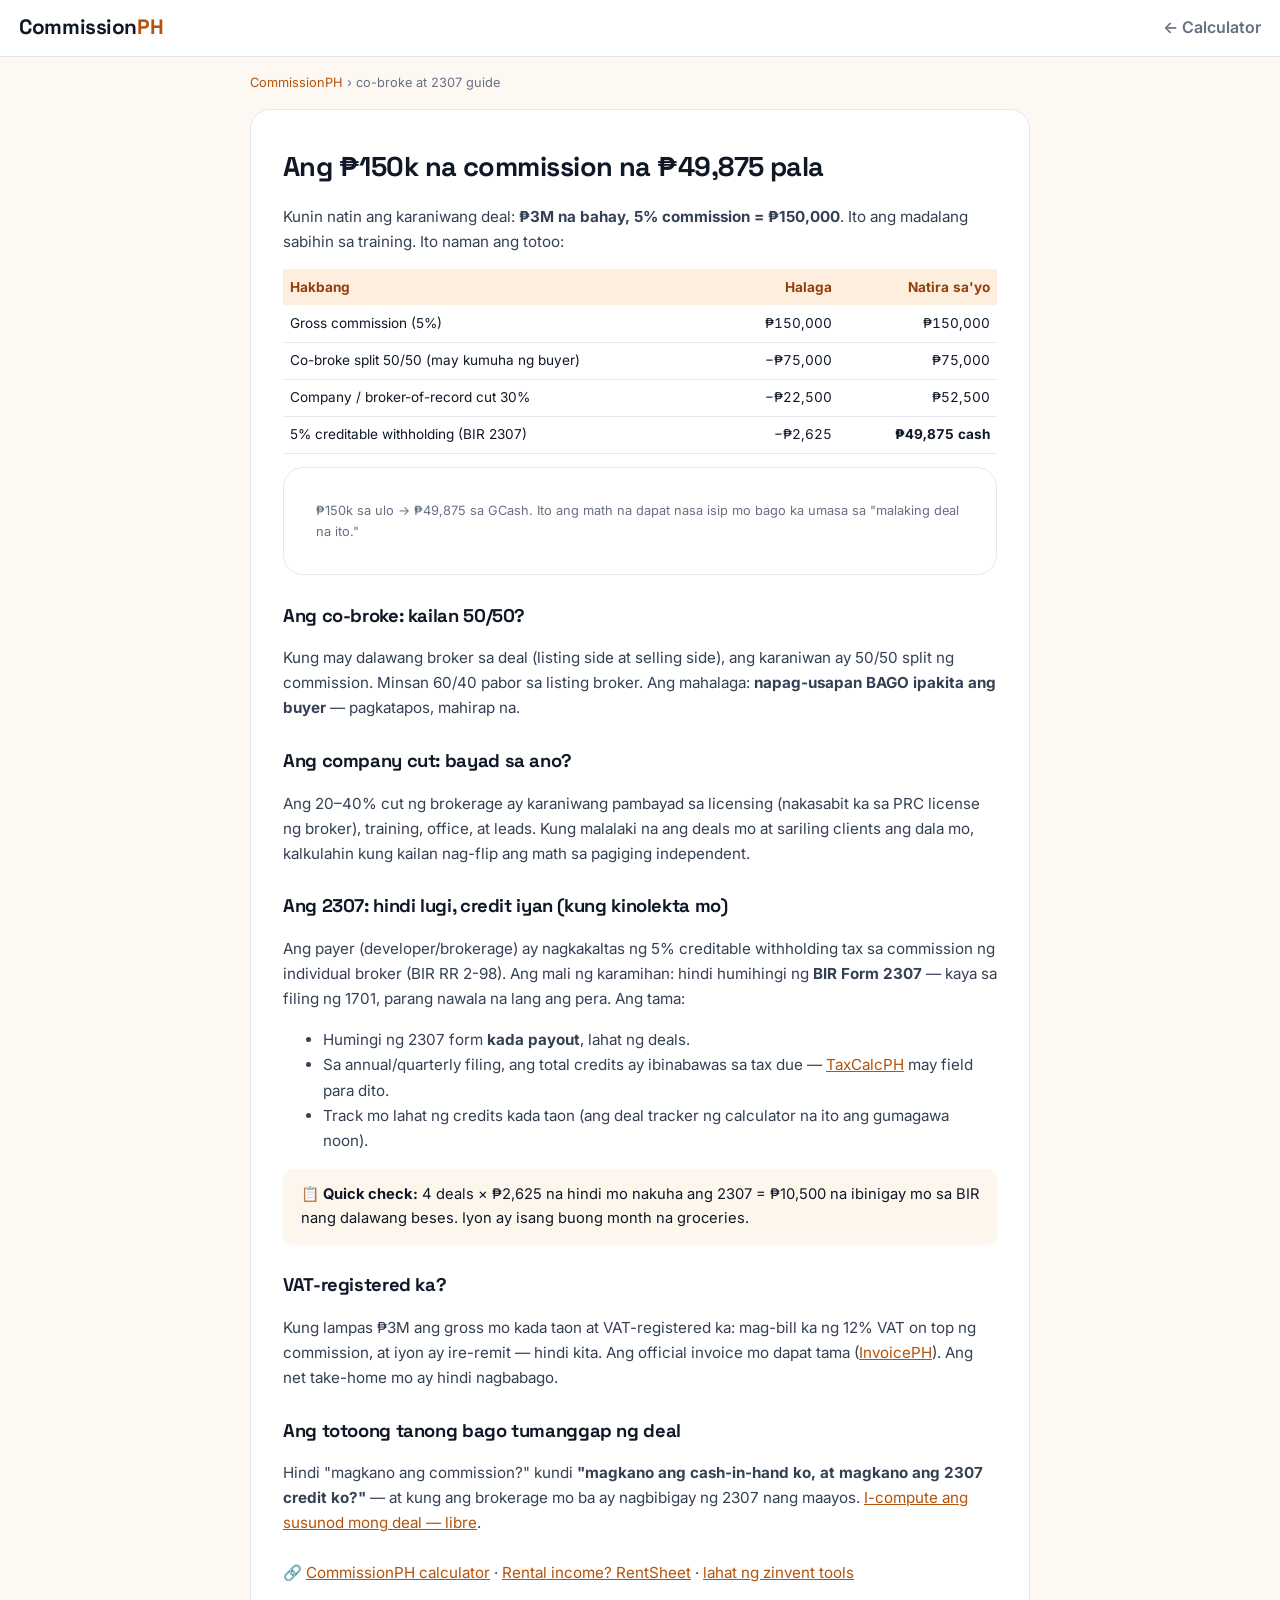
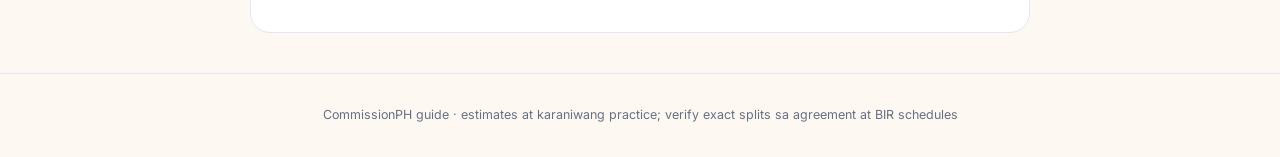
==== co-broke-2307-guide.html @ c9a66eaf "add long-tail SEO guide + sitemap + footer link" ====
<!DOCTYPE html>
<html lang="en">
<head>
<meta charset="UTF-8">
<meta name="viewport" content="width=device-width, initial-scale=1.0">
<title>Co-Broke Splits, Company Cuts at 2307: Ang Totoong Take-Home ng PH Broker — CommissionPH</title>
<meta name="description" content="₱3M sale × 5% commission = ₱150k? Hindi pa. Co-broke 50/50, company cut, 5% 2307 withholding — makikita mo rito ang totoong cash, at kung paano mababalik ang 2307 credits sa tax time.">
<link rel="canonical" href="https://makavelimachiavelli.github.io/commissionph/co-broke-2307-guide.html">
<link rel="icon" href="data:image/svg+xml,%3Csvg xmlns='http://www.w3.org/2000/svg' viewBox='0 0 64 64'%3E%3Crect width='64' height='64' rx='14' fill='%2392400e'/%3E%3Ctext x='32' y='42' font-size='30' text-anchor='middle' fill='white' font-family='Arial' font-weight='bold'%3E%F0%9F%8F%A0%3C/text%3E%3C/svg%3E">
<link href="https://fonts.googleapis.com/css2?family=Space+Grotesk:wght@500;600;700&family=Inter:wght@400;500;600&display=swap" rel="stylesheet">
<link rel="stylesheet" href="style.css">
<style>
.article{max-width:780px;margin:0 auto;background:#fff;border:1px solid var(--line);border-radius:1.25rem;padding:2rem}
.article h1{font-size:1.7rem;letter-spacing:-.02em;margin:.2rem 0 .6rem;font-family:'Space Grotesk',sans-serif}
.article h2{font-size:1.15rem;margin:1.6rem 0 .5rem;font-family:'Space Grotesk',sans-serif}
.article p,.article li{color:#344054;font-size:.95rem;line-height:1.65}
.article table{width:100%;border-collapse:collapse;font-size:.85rem;margin:.8rem 0}
.article th{background:#fdeede;color:#92400e;text-align:left;padding:.45rem}
.article td{border-bottom:1px solid var(--line);padding:.45rem}
.article .num{text-align:right;font-variant-numeric:tabular-nums}
.callout{background:#fdf6ec;border-radius:10px;padding:.9rem 1.1rem;margin:1rem 0;font-size:.92rem}
.article a{color:#b45309}
.crumb{max-width:780px;margin:1rem auto 0;font-size:.8rem;color:var(--muted)}
.crumb a{color:#b45309;text-decoration:none}
@media(max-width:700px){.article{padding:1.2rem}}
</style>
</head>
<body>
<header class="site-header">
  <div class="brand">Commission<span>PH</span></div>
  <nav><a href="./index.html" class="navlink">← Calculator</a></nav>
</header>
<div class="crumb"><a href="./index.html">CommissionPH</a> › co-broke at 2307 guide</div>
<main class="article" style="margin-top:1rem">
<h1>Ang ₱150k na commission na ₱49,875 pala</h1>
<p>Kunin natin ang karaniwang deal: <strong>₱3M na bahay, 5% commission = ₱150,000</strong>. Ito ang madalang sabihin sa training. Ito naman ang totoo:</p>
<table>
<tr><th>Hakbang</th><th class="num">Halaga</th><th class="num">Natira sa'yo</th></tr>
<tr><td>Gross commission (5%)</td><td class="num">₱150,000</td><td class="num">₱150,000</td></tr>
<tr><td>Co-broke split 50/50 (may kumuha ng buyer)</td><td class="num">−₱75,000</td><td class="num">₱75,000</td></tr>
<tr><td>Company / broker-of-record cut 30%</td><td class="num">−₱22,500</td><td class="num">₱52,500</td></tr>
<tr><td>5% creditable withholding (BIR 2307)</td><td class="num">−₱2,625</td><td class="num"><strong>₱49,875 cash</strong></td></tr>
</table>
<p class="article" style="font-size:.8rem;color:#667085">₱150k sa ulo → ₱49,875 sa GCash. Ito ang math na dapat nasa isip mo bago ka umasa sa "malaking deal na ito."</p>

<h2>Ang co-broke: kailan 50/50?</h2>
<p>Kung may dalawang broker sa deal (listing side at selling side), ang karaniwan ay 50/50 split ng commission. Minsan 60/40 pabor sa listing broker. Ang mahalaga: <strong>napag-usapan BAGO ipakita ang buyer</strong> — pagkatapos, mahirap na.</p>

<h2>Ang company cut: bayad sa ano?</h2>
<p>Ang 20–40% cut ng brokerage ay karaniwang pambayad sa licensing (nakasabit ka sa PRC license ng broker), training, office, at leads. Kung malalaki na ang deals mo at sariling clients ang dala mo, kalkulahin kung kailan nag-flip ang math sa pagiging independent.</p>

<h2>Ang 2307: hindi lugi, credit iyan (kung kinolekta mo)</h2>
<p>Ang payer (developer/brokerage) ay nagkakaltas ng 5% creditable withholding tax sa commission ng individual broker (BIR RR 2-98). Ang mali ng karamihan: hindi humihingi ng <strong>BIR Form 2307</strong> — kaya sa filing ng 1701, parang nawala na lang ang pera. Ang tama:</p>
<ul>
<li>Humingi ng 2307 form <strong>kada payout</strong>, lahat ng deals.</li>
<li>Sa annual/quarterly filing, ang total credits ay ibinabawas sa tax due — <a href="https://makavelimachiavelli.github.io/taxcalcph/">TaxCalcPH</a> may field para dito.</li>
<li>Track mo lahat ng credits kada taon (ang deal tracker ng calculator na ito ang gumagawa noon).</li>
</ul>
<div class="callout">📋 <strong>Quick check:</strong> 4 deals × ₱2,625 na hindi mo nakuha ang 2307 = ₱10,500 na ibinigay mo sa BIR nang dalawang beses. Iyon ay isang buong month na groceries.</div>

<h2>VAT-registered ka?</h2>
<p>Kung lampas ₱3M ang gross mo kada taon at VAT-registered ka: mag-bill ka ng 12% VAT on top ng commission, at iyon ay ire-remit — hindi kita. Ang official invoice mo dapat tama (<a href="https://makavelimachiavelli.github.io/invoiceph/">InvoicePH</a>). Ang net take-home mo ay hindi nagbabago.</p>

<h2>Ang totoong tanong bago tumanggap ng deal</h2>
<p>Hindi "magkano ang commission?" kundi <strong>"magkano ang cash-in-hand ko, at magkano ang 2307 credit ko?"</strong> — at kung ang brokerage mo ba ay nagbibigay ng 2307 nang maayos. <a href="./index.html">I-compute ang susunod mong deal — libre</a>.</p>

<p style="margin-top:1.5rem">🔗 <a href="./index.html">CommissionPH calculator</a> · <a href="https://makavelimachiavelli.github.io/rentsheet/">Rental income? RentSheet</a> · <a href="https://makavelimachiavelli.github.io/">lahat ng zinvent tools</a></p>
</main>
<footer class="site-footer"><p>CommissionPH guide · estimates at karaniwang practice; verify exact splits sa agreement at BIR schedules</p></footer>
</body>
</html>
---- style.css ----
/* CommissionPH — brand layer (relief emerald + alert red) */
:root{
  --brand:#92400e; --brand2:#b45309; --accent:#f59e0b; --red:#dc2626;
  --ink:#101828; --muted:#667085; --line:#e2e8f0; --bg:#fdf9f2;
}
*{box-sizing:border-box}
body{margin:0;font-family:'Inter',system-ui,sans-serif;background:var(--bg);color:var(--ink);line-height:1.6}
h1,h2,h3,.brand{font-family:'Space Grotesk',sans-serif;letter-spacing:-.02em}
.hidden{display:none!important}

.site-header{position:sticky;top:0;z-index:50;background:#fff;border-bottom:1px solid var(--line);display:flex;justify-content:space-between;align-items:center;padding:.7rem 1.2rem}
.brand{font-weight:800;font-size:1.3rem}
.brand span{color:var(--brand2)}
.site-header nav{display:flex;gap:1rem;align-items:center}
.navlink{color:var(--muted);text-decoration:none;font-weight:600}
.btn-link{border:none;background:var(--brand);color:#fff;font-weight:700;padding:.45rem .9rem;border-radius:8px;cursor:pointer}
.badge{font-size:.7rem;font-weight:800;padding:.2rem .5rem;border-radius:99px;background:#0e9f6e;color:#fff}

.wrap{max-width:1150px;margin:0 auto;padding:1.5rem 1.2rem}
.hero{text-align:center;padding:1.8rem 0 1rem}
.hero h1{font-size:clamp(1.6rem,4vw,2.5rem);margin:0 0 .4rem}
.hl{color:var(--brand2)}
.hero .sub{color:var(--muted);max-width:780px;margin:0 auto}
.hero-chips{display:flex;flex-wrap:wrap;gap:.5rem;justify-content:center;margin-top:1rem}
.hero-chips span{background:#fdeede;color:#92400e;font-size:.8rem;font-weight:700;padding:.3rem .7rem;border-radius:99px}

.app-grid{display:grid;grid-template-columns:1.05fr .95fr;gap:1.2rem;margin-top:1.2rem}
@media(max-width:960px){.app-grid{grid-template-columns:1fr}}
.card-step{background:#fff;border:1px solid var(--line);border-radius:1.25rem;padding:1.4rem;margin-bottom:1.5rem}
.card-step h2{font-size:.95rem;text-transform:uppercase;letter-spacing:.06em;color:var(--muted);margin:0 0 .7rem}
.preview-title{margin-top:0}
.items-head{display:flex;justify-content:space-between;align-items:center;margin:1.1rem 0 .6rem}
.items-head h2{margin:0}
.btn-small{background:#fdeede;color:#92400e;border:none;border-radius:8px;padding:.4rem .7rem;font-weight:700;cursor:pointer}

.fields{display:grid;gap:.6rem}
.fields.three{grid-template-columns:1fr 1.3fr 1fr}
@media(max-width:700px){.fields.three{grid-template-columns:1fr}}
label{display:flex;flex-direction:column;gap:.25rem;font-size:.78rem;font-weight:600;color:var(--muted)}
input,select{border:1px solid var(--line);border-radius:8px;padding:.5rem .6rem;font-size:.95rem;font-family:inherit;background:#fff;color:var(--ink)}
input:focus,select:focus{outline:2px solid #fde0b7;border-color:var(--brand2)}
.hint{color:var(--muted);font-size:.8rem;margin-top:.5rem}

.debt-row{display:grid;grid-template-columns:1.4fr 1fr 1fr 1fr 30px;gap:.4rem;margin-bottom:.4rem;align-items:center}
@media(max-width:700px){.debt-row{grid-template-columns:1fr 1fr 1fr 30px}.debt-row .rate-wrap{display:none}}
.row-x{border:none;background:#fee2e2;color:var(--red);border-radius:6px;cursor:pointer;font-weight:800;padding:.35rem;height:32px}

.stats{display:grid;grid-template-columns:repeat(3,1fr);gap:.6rem;margin-bottom:.9rem}
.stat{background:#f0fdf4;border:1px solid #dcfce7;border-radius:1rem;padding:.7rem;text-align:center}
.stat.hi{background:linear-gradient(135deg,#92400e,#b45309);border:none}
.stat.hi .stat-n,.stat.hi .stat-l{color:#fff}
.stat.warn{background:#fffbeb;border-color:#fde68a}
.stat-n{font-family:'Space Grotesk',sans-serif;font-weight:700;font-size:1.5rem}
.stat-l{font-size:.6rem;font-weight:800;letter-spacing:.06em;color:var(--muted)}

.alert-red{background:#fef2f2;border:1.5px solid #fecaca;border-radius:1rem;padding:1rem;margin-bottom:1rem;color:#991b1b;font-weight:600;font-size:.92rem}
.alert-red b{color:#7f1d1d}

.save-box{background:#fdf6ec;border:1px solid #fde0b7;border-radius:1rem;padding:.8rem 1rem;margin-bottom:.9rem;font-size:.9rem;font-weight:600;color:#92400e}

.plan-doc{background:#fff;border:1px solid #cbd5e1;border-radius:.8rem;padding:1.1rem}
.pd-head{font-family:'Space Grotesk',sans-serif;font-weight:700;letter-spacing:.08em;font-size:.85rem;border-bottom:2px solid var(--ink);padding-bottom:.4rem;margin-bottom:.6rem}
.pd-table{width:100%;border-collapse:collapse;font-size:.8rem}
.pd-table th{text-align:left;border-bottom:1.5px solid var(--ink);padding:.3rem;font-size:.64rem;letter-spacing:.05em}
.pd-table td{border-bottom:1px solid var(--line);padding:.4rem .3rem}
.pd-table .r{text-align:right}
.pd-month{font-weight:700;color:#92400e}
.pd-foot{margin-top:.7rem;font-size:.66rem;color:var(--muted)}
.actions{display:flex;gap:.6rem;margin-top:1rem;flex-wrap:wrap}
.btn{border:1px solid var(--line);background:#fff;border-radius:10px;padding:.6rem 1rem;font-weight:700;cursor:pointer;font-size:.95rem}
.btn.primary{background:var(--brand);border-color:var(--brand);color:#fff}
.btn.big{width:100%;font-size:1.05rem;padding:.8rem}

.marketing{margin-top:2.2rem}
.cards{display:grid;grid-template-columns:repeat(auto-fit,minmax(240px,1fr));gap:1rem}
.card{background:#fff;border:1px solid var(--line);border-radius:14px;padding:1.1rem}
.card.danger{border-color:#fecaca;background:#fff8f8}
.card h3{margin:.1rem 0 .4rem;font-size:1.02rem}
.card p{color:var(--muted);font-size:.9rem;margin:0}
.faq-item{background:#fff;border:1px solid var(--line);border-radius:12px;padding:1rem 1.2rem;margin-bottom:.7rem}
.faq-item h3{margin:0 0 .35rem;font-size:1rem}
.faq-item p{margin:0;color:var(--muted);font-size:.92rem}
.cta-box{background:linear-gradient(135deg,#92400e,#047857);color:#fff;border-radius:16px;padding:1.6rem;margin-top:2rem}
.cta-box h2{margin:0 0 .6rem}
.cta-box ul{margin:0 0 .6rem;padding-left:1.2rem}
.once{color:#fde0b7;font-size:.85rem;margin:.4rem 0 .9rem}
.cross-sell{text-align:center;margin:2rem 0 0;color:var(--muted);font-size:.9rem}
.cross-sell a{color:var(--brand2);font-weight:700}

.modal{position:fixed;inset:0;background:rgba(15,23,42,.6);display:flex;align-items:center;justify-content:center;z-index:100;padding:1rem}
.modal-card{background:#fff;border-radius:1.25rem;padding:1.6rem;max-width:420px;width:100%;position:relative}
.modal-x{position:absolute;top:.7rem;right:.7rem;border:none;background:#f1f5f9;border-radius:.5rem;width:30px;height:30px;cursor:pointer;font-weight:700}
.price{font-size:1.6rem;font-weight:900;margin:.2rem 0 .8rem;font-family:'Space Grotesk',sans-serif}
.price span{font-size:.8rem;font-weight:600;color:var(--muted)}
.qr-box{display:flex;gap:1rem;align-items:center}
.qr-box img{border:1px solid var(--line);border-radius:.75rem}
.pay-steps{margin:0;padding-left:1.1rem;font-size:.85rem;color:var(--muted)}
.code-row{display:flex;gap:.5rem;margin-top:1rem}
.code-row input{flex:1}
.code-msg{font-size:.85rem;min-height:1.2rem;margin:.5rem 0 0;font-weight:700}
.code-msg.ok{color:#0e9f6e}.code-msg.bad{color:#dc2626}

.site-footer{border-top:1px solid var(--line);margin-top:2.5rem;padding:1.2rem;text-align:center;color:var(--muted);font-size:.78rem}

@media print{ body *{visibility:hidden} .plan-doc,.plan-doc *{visibility:visible} .plan-doc{position:absolute;left:0;top:0;width:100%;border:none} @page{margin:14mm} }
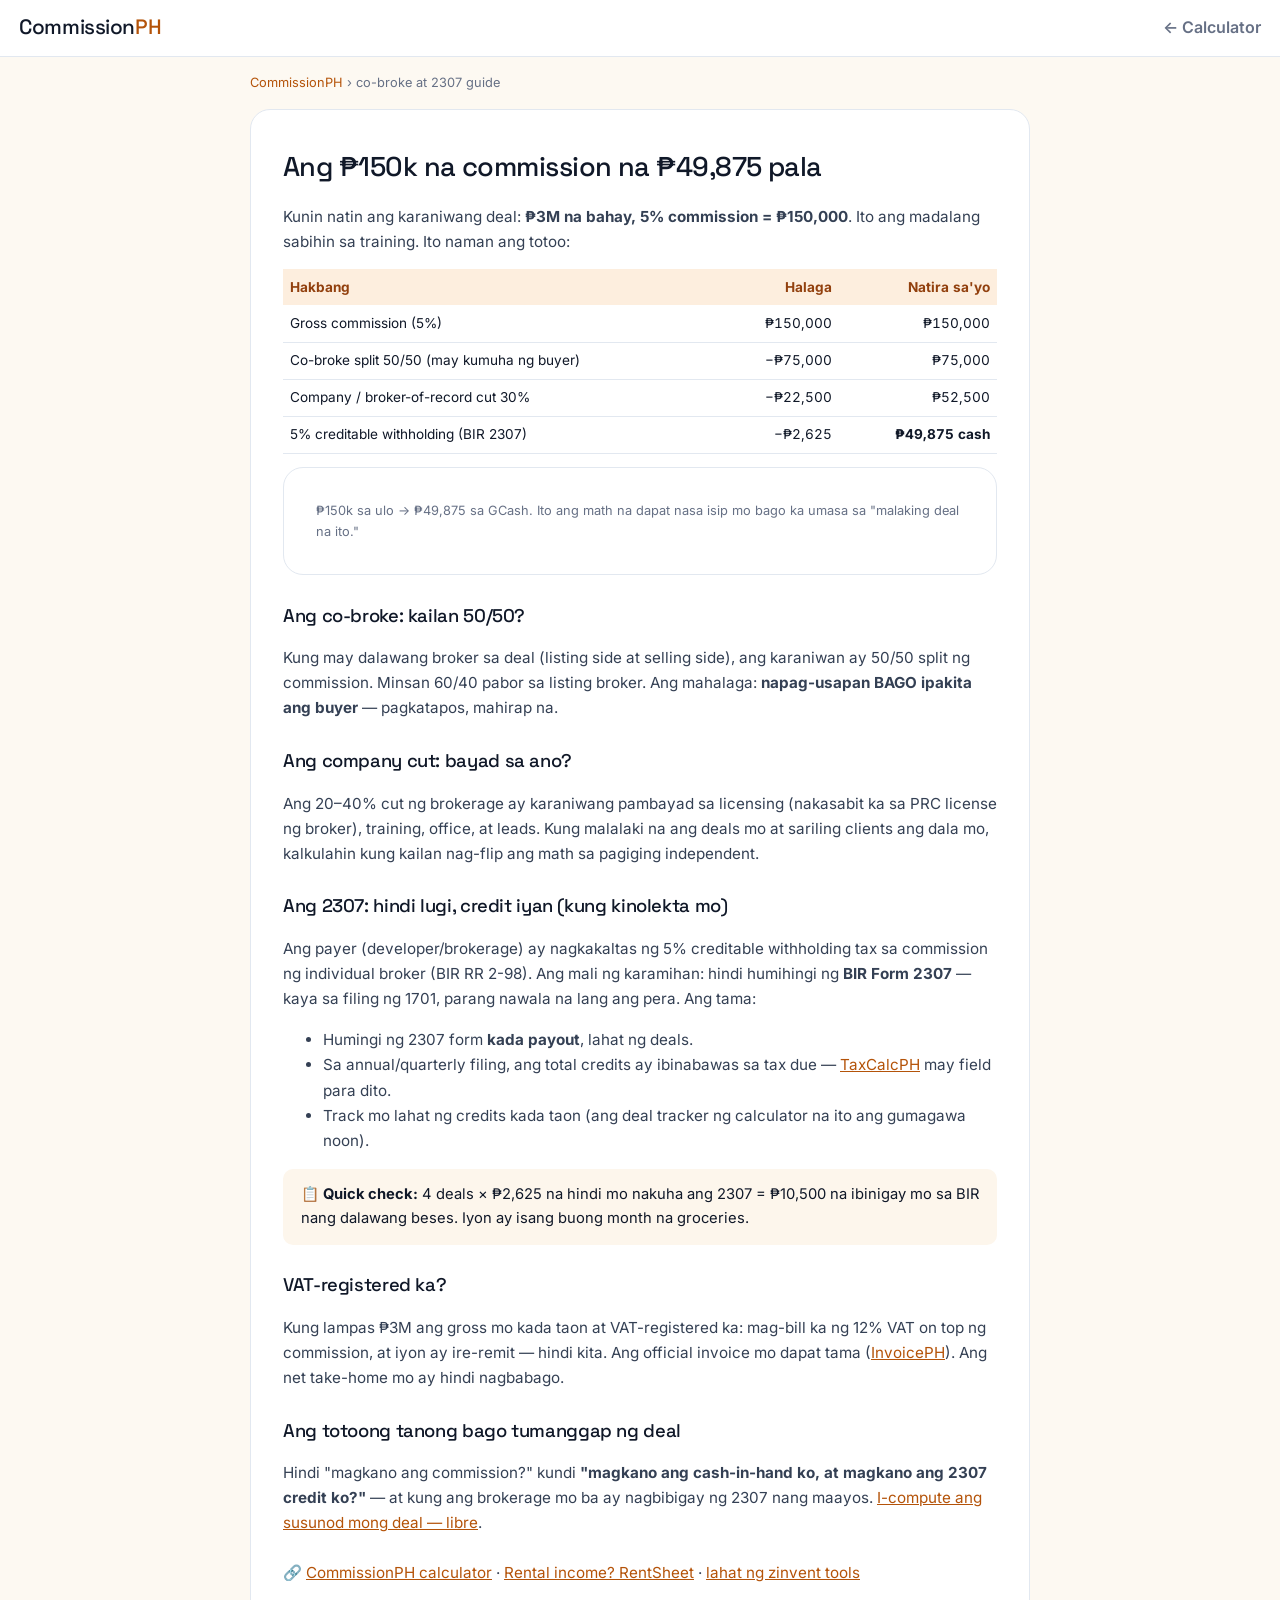
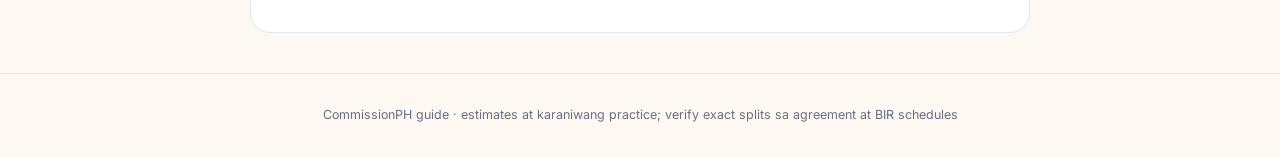
==== commit bcd455b8: "feat: self-host fonts, remove CDN dependencies - Self-host Space Grotesk + Inter fonts locally - Rem" ====
--- a/co-broke-2307-guide.html
+++ b/co-broke-2307-guide.html
@@ -7,7 +7,7 @@
 <meta name="description" content="₱3M sale × 5% commission = ₱150k? Hindi pa. Co-broke 50/50, company cut, 5% 2307 withholding — makikita mo rito ang totoong cash, at kung paano mababalik ang 2307 credits sa tax time.">
 <link rel="canonical" href="https://makavelimachiavelli.github.io/commissionph/co-broke-2307-guide.html">
 <link rel="icon" href="data:image/svg+xml,%3Csvg xmlns='http://www.w3.org/2000/svg' viewBox='0 0 64 64'%3E%3Crect width='64' height='64' rx='14' fill='%2392400e'/%3E%3Ctext x='32' y='42' font-size='30' text-anchor='middle' fill='white' font-family='Arial' font-weight='bold'%3E%F0%9F%8F%A0%3C/text%3E%3C/svg%3E">
-<link href="https://fonts.googleapis.com/css2?family=Space+Grotesk:wght@500;600;700&family=Inter:wght@400;500;600&display=swap" rel="stylesheet">
+<link rel="stylesheet" href="fonts/fonts-local.css">
 <link rel="stylesheet" href="style.css">
 <style>
 .article{max-width:780px;margin:0 auto;background:#fff;border:1px solid var(--line);border-radius:1.25rem;padding:2rem}
--- a/fonts/fonts-local.css
+++ b/fonts/fonts-local.css
@@ -0,0 +1,49 @@
+@font-face {
+  font-family: 'Space Grotesk';
+  font-style: normal;
+  font-weight: 500;
+  font-display: swap;
+  src: url(V8mQoQDjQSkFtoMM3T6r8E7mF71Q-gOoraIAEj4PVksj.ttf) format('truetype');
+}
+@font-face {
+  font-family: 'Space Grotesk';
+  font-style: normal;
+  font-weight: 600;
+  font-display: swap;
+  src: url(V8mQoQDjQSkFtoMM3T6r8E7mF71Q-gOoraIAEj42Vksj.ttf) format('truetype');
+}
+@font-face {
+  font-family: 'Space Grotesk';
+  font-style: normal;
+  font-weight: 700;
+  font-display: swap;
+  src: url(V8mQoQDjQSkFtoMM3T6r8E7mF71Q-gOoraIAEj7aUUsj.ttf) format('truetype');
+}
+@font-face {
+  font-family: 'Inter';
+  font-style: normal;
+  font-weight: 400;
+  font-display: swap;
+  src: url(UcCO3FwrK3iLTeHuS_nVMrMxCp50SjIw2boKoduKmMEVuLyfMZg.ttf) format('truetype');
+}
+@font-face {
+  font-family: 'Inter';
+  font-style: normal;
+  font-weight: 500;
+  font-display: swap;
+  src: url(UcCO3FwrK3iLTeHuS_nVMrMxCp50SjIw2boKoduKmMEVuI6fMZg.ttf) format('truetype');
+}
+@font-face {
+  font-family: 'Inter';
+  font-style: normal;
+  font-weight: 600;
+  font-display: swap;
+  src: url(UcCO3FwrK3iLTeHuS_nVMrMxCp50SjIw2boKoduKmMEVuGKYMZg.ttf) format('truetype');
+}
+@font-face {
+  font-family: 'Inter';
+  font-style: normal;
+  font-weight: 700;
+  font-display: swap;
+  src: url(UcCO3FwrK3iLTeHuS_nVMrMxCp50SjIw2boKoduKmMEVuFuYMZg.ttf) format('truetype');
+}
